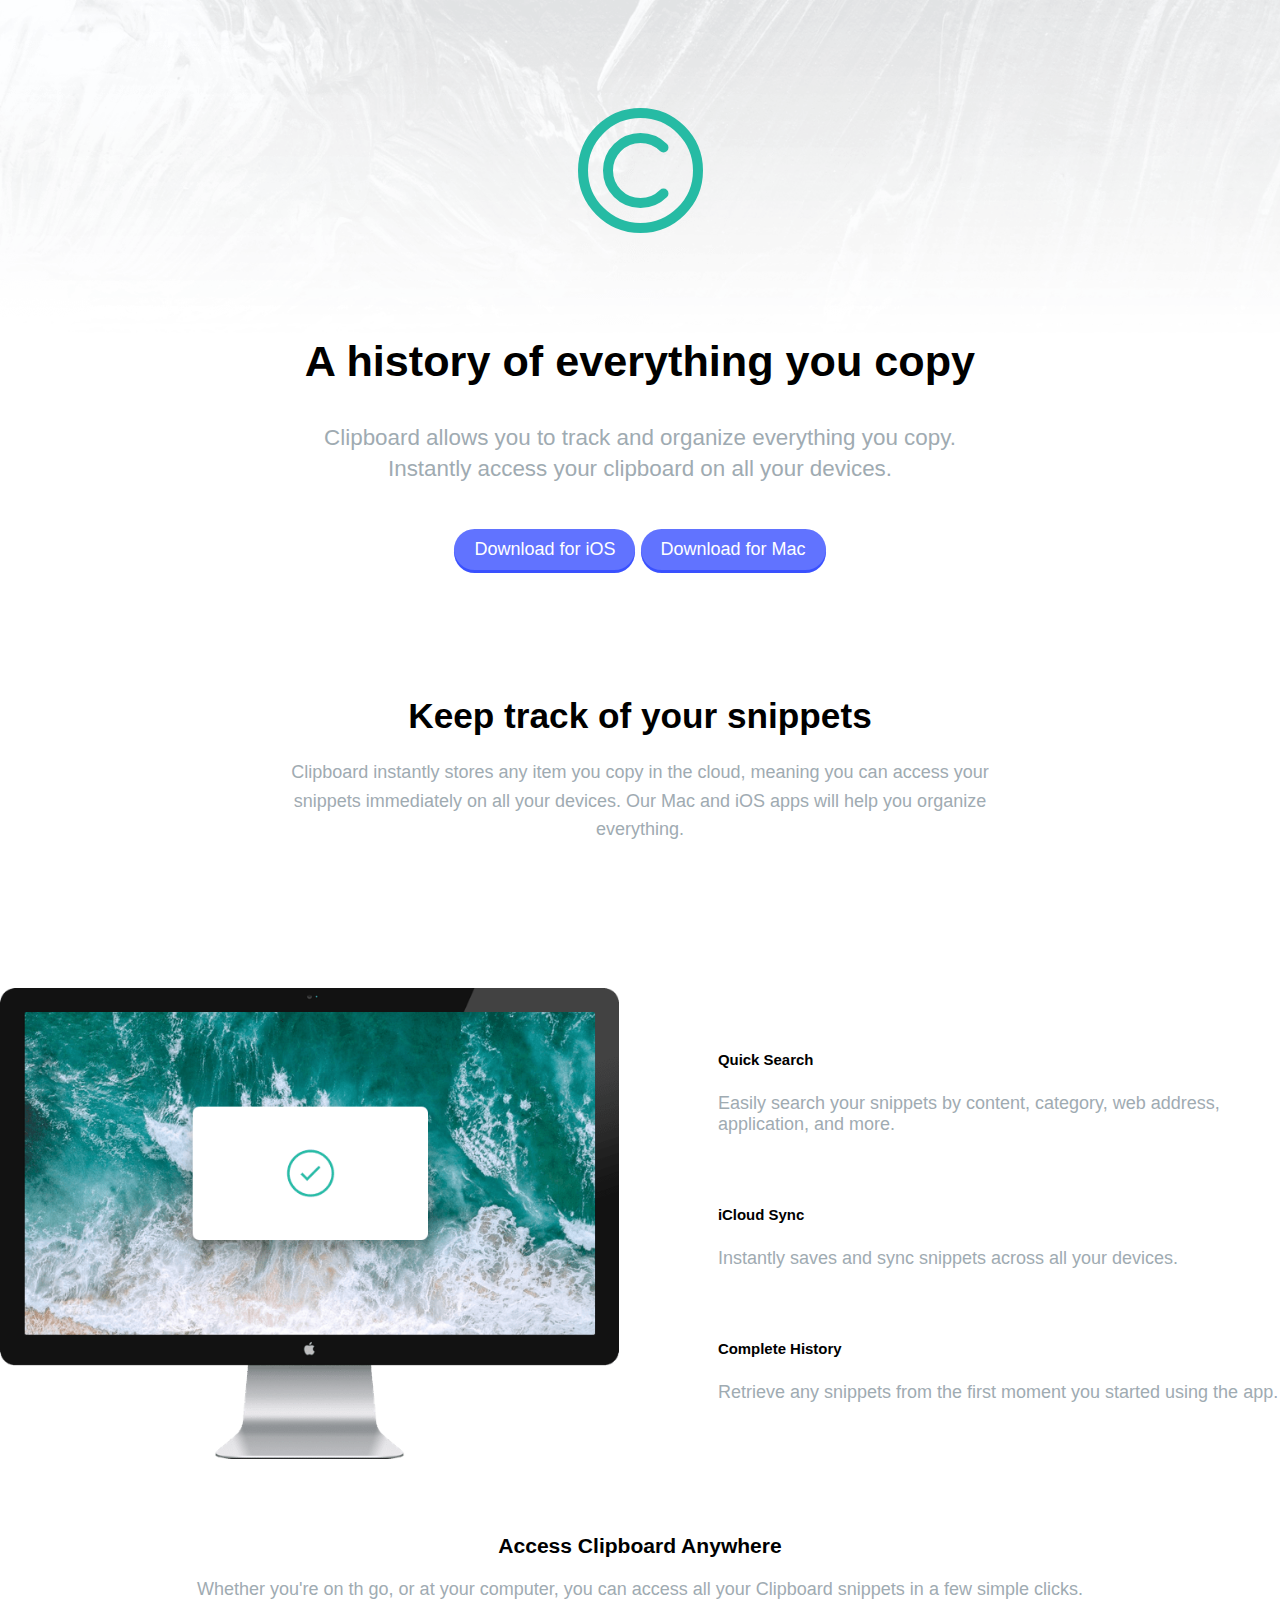
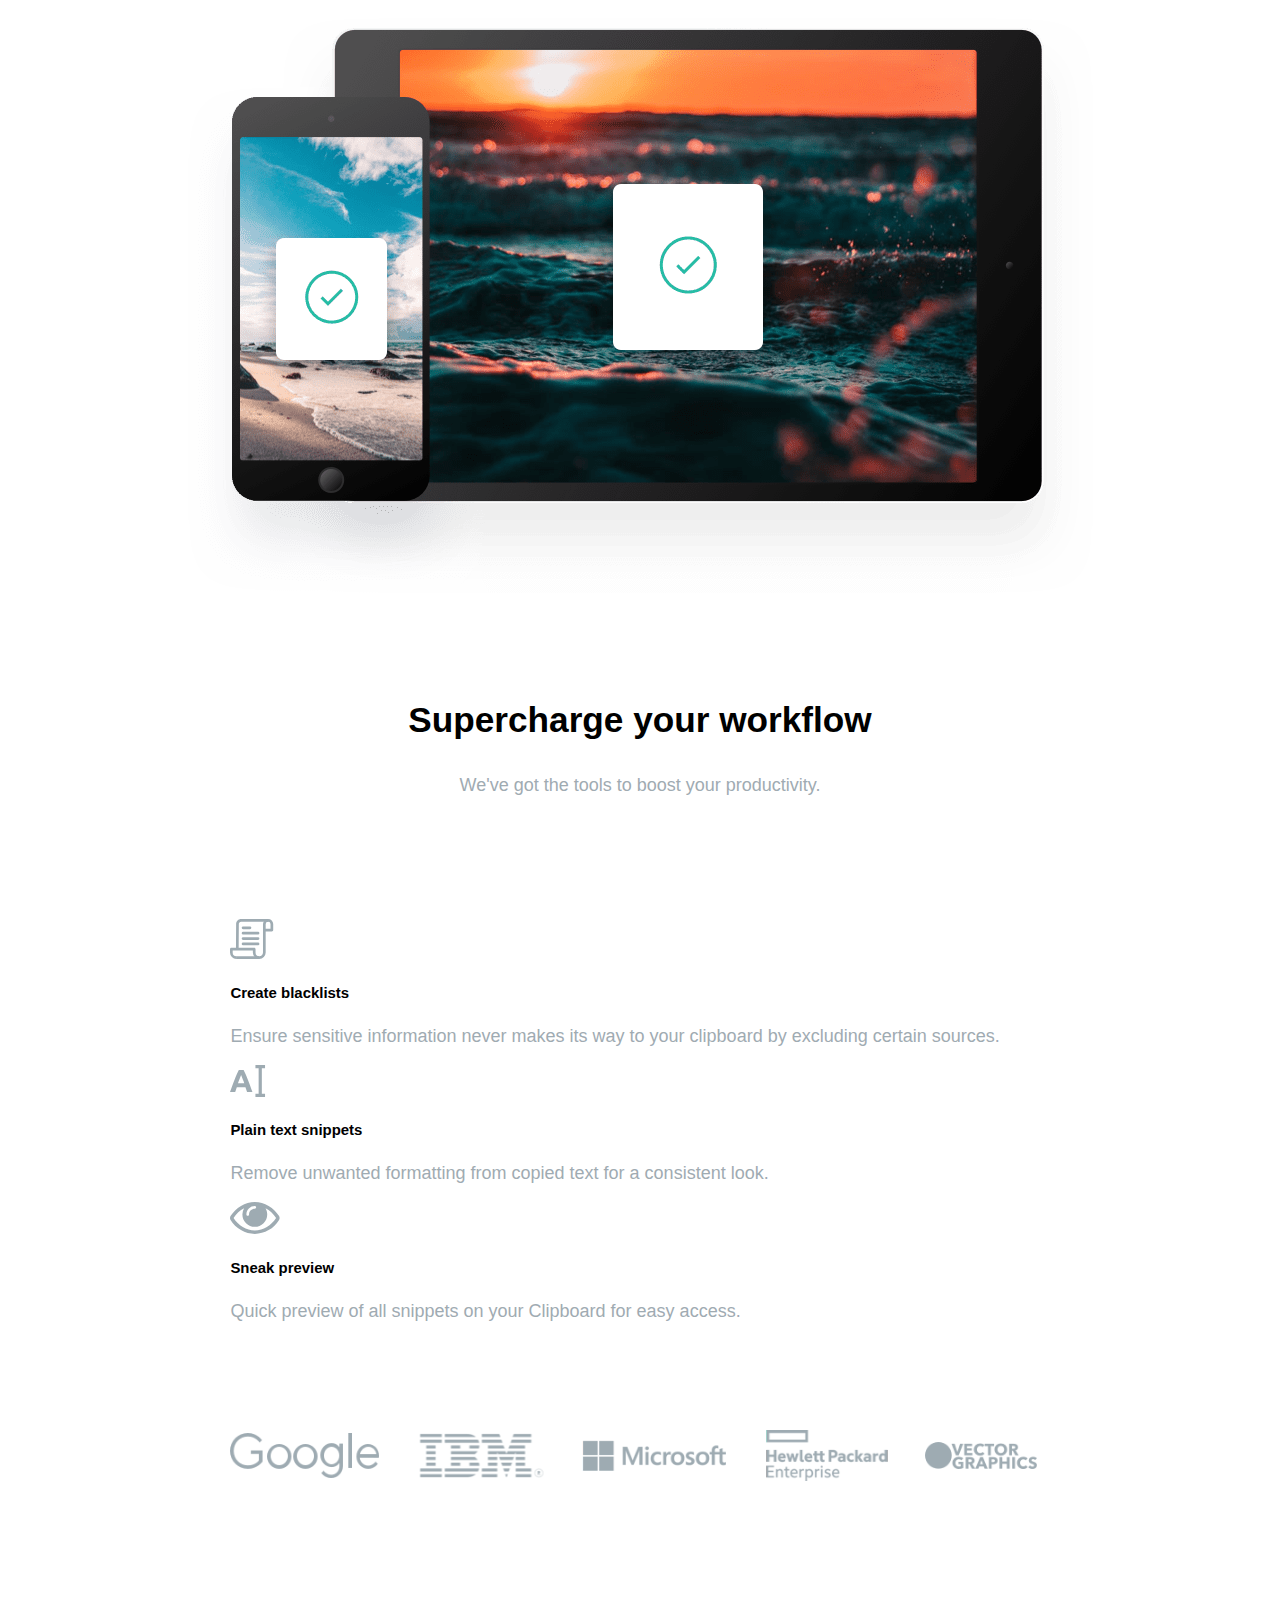
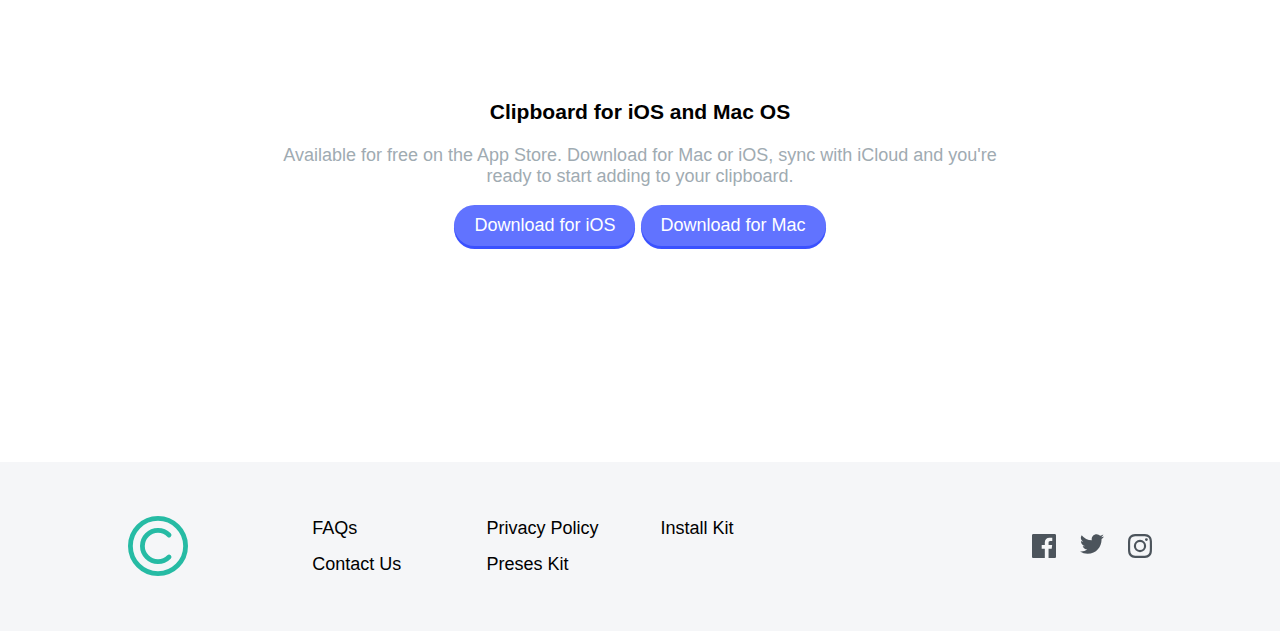
==== Landing Page/index.html @ e0f00019 "clipboard boarding page" ====
<link rel="stylesheet" href="style.css">
<link rel="stylesheet" href="(https://fonts.google.com/specimen/Bai+Jamjuree)">
<head>
    <title>Landing Page</title>
</head>
<body>
    <header>
      <div class="container">
      <img src="images/logo.svg" alt="Clipboard landing page">
      </div>
    </header>
    <main>
      <section class="showcase">
        <div class="small-container">
          <div class="bottom">
            <h2>A history of everything you copy</h2>
            <p>Clipboard allows you to track and organize everything you 
              copy. Instantly access your clipboard on all your devices.</p>
              <div class="download">
                <a href="" class="download_btn one">Download for iOS</a>
                <a href="" class="download_btn two">Download for Mac</a>
              </div>
          </div>
        </div>
      </section>
 
      <section class="keep-track">
        <h3 class="small-container">Keep track of your snippets</h3>
        <p class="small-container">Clipboard instantly stores any item you copy in the cloud, 
          meaning you can access your snippets immediately on all your 
          devices. Our Mac and iOS apps will help you organize everything.</p>
      </section>
 
    <div class="computer">
        <div class="computer-left">
            <img src="images/image-computer.png" alt="">
        </div>
    
    <section class="computer">

    
    <div class="computer-right">
        <div class="right-contain">
            <div class="right-text">
                <h5>Quick Search</h5>
                <p>Easily search your snippets by content, category, web address, application, and more.</p>
            </div>
            
            <div class="right-text">
                <h5>iCloud Sync </h5>
                <p>Instantly saves and sync snippets across all your devices. </p>
            </div>
            
            <div class="right-text">
                <h5>Complete History</h5>
                <p>Retrieve any snippets from the first moment you started using the app.</p>
                </div>
        </div>
        </div>
    </div>
    </section>

<section class="access">
        <div class="keep">
            <h3>Access Clipboard Anywhere</h3>
            <p>Whether you're on th go, or at your computer, you can access all your Clipboard snippets in a few simple clicks.</p>
        </div>
        <img src="images/image-devices.png" alt="">
</section>

<section class="tools">
  <h3>Supercharge your workflow</h3>
  <p>We've got the tools to boost your productivity.</p>
</section>



    <div class="container">
      <div class="container">
        <div class="tool">
          <img src="images/icon-blacklist.svg" alt="Blacklist icon">
          <h5>Create blacklists</h5>
          <p>Ensure sensitive information never makes its way to your clipboard by excluding certain sources.</p>
        </div>
        <div class="tool">
          <img src="images/icon-text.svg" alt="">
          <h5>Plain text snippets</h5>
          <p>Remove unwanted formatting from copied text for a consistent look.</p>
        </div>
        <div class="tool">
          <img src="images/icon-preview.svg" alt="">
          <h5>Sneak preview</h5>
          <p>Quick preview of all snippets on your Clipboard for easy access.</p>
        </div>
    </div>


    <section class="labels">
        
        <div class="label">
            <img src="images/logo-google.png" alt="">
        </div>

        <div class="label">
            <img src="images/logo-ibm.png" alt="">
        </div>

        <div class="label">
            <img src="images/logo-microsoft.png" alt="">
        </div>

        <div class="label">
            <img src="images/logo-hp.png" alt="">
        </div>

        <div class="label">
            <img src="images/logo-vector-graphics.png" alt="">
        </div>
    </section>

    <section class="install">
        <div class="small-container">
            <div class="inst">
                <h3>Clipboard for iOS and Mac OS</h3>
                <p>Available for free on the App Store. Download for Mac or iOS, sync with iCloud and you're ready to start adding to your clipboard.</p>
            </div>
            <div class="download">
              <a href="" class="download_btn one">Download for iOS</a>
              <a href="" class="download_btn two">Download for Mac</a>
            </div>
        </div>
    </section>
</main>
<footer>
  <div class="container">
    <div class="footer-logo">
      <img src="images/logo.svg" alt="Logo">
    </div>
    <div class="footer-menu">
      <div class="f-menu">
        <a href="#">FAQs</a>
        <a href="#">Contact Us</a>
      </div>
      <div class="f-menu">
        <a href="#">Privacy Policy</a>
        <a href="#">Preses Kit</a>
      </div>
      <div class="f-menu">
        <a href="#">Install Kit</a>
      </div>
    </div>
    <div class="social-icons">
      <a href="https://instagram.com"><img src="images/icon-instagram.svg" alt=""></a>
      <a href="https://twitter.com/"><img src="images/icon-twitter.svg" alt=""></a>
      <a href="https://tr-tr.facebook.com/"><img src="images/icon-facebook.svg" alt="https://facebook.com/"></a>
    </div>
  </div>
</footer>
</body>
</html>
---- Landing Page/style.css ----
body{
    font-size: 18px;
    max-width: 1460px;
    margin:auto;
    font-family: "Bai Jamjuree", sans-serif;
    color: #9FABB2;
}
h1,h2,h3,h4,h5,h6{
    color:#000000;
}
header{
    background-image: url(images/header-desktop.png);
    background-size: cover;
    background-position: center center;
    text-align: center;
    padding: 6em 0;
}
.container{
    max-width: 80%;
    margin: auto;
}
.small-container{
    text-align: center;
    max-width: 700px;
    margin: auto;
}
main .showcase{
    text-align: center;
    margin-top: -40px;
    padding-bottom: 4em;
}
.bottom h2{
    font-size: 2.7rem;
    font-weight: 600;
}
.bottom p{
    font-size: 1.4rem;
    margin: 1em auto 2em;
    line-height: 1.4em;
}
.download_btn{
    display: inline-block;
    color: #fff;
    padding: 10px 20px;
    text-decoration: none;
    border-radius: 50px;
}
.one{
    background-color: hsl(233, 100%, 69%);
    box-shadow:0px 3px hsla(233, 100%, 50%, 0.771);
}
.two{
    background-color: hsl(233, 100%, 69%);
    box-shadow: 0px 3px hsla(233, 100%, 50%, 0.771);

}
.keep-track{
    padding: 3em 0;
}
.keep-track>h3{
    font-size: 2.2rem;
}
.keep-track>p{
    margin: 1.2em auto 5em;
    line-height: 1.6em;
}

.computer-left img{
    width: 100%;
}
.computer-right{
    display: flex;
    justify-content: center;
    align-items: center;
} 
.computer {
    display: flex;
    
}
.computer-left {
    width: 50%;
}

.right-contain {
    margin-left: 15%;
    height: 90%;
    width: 150%;
    display: flex;
    flex-direction: column;
    justify-content: space-around;
}

.right h5 {
    font-size: 1.5rem;
}

.right p {
    line-height: 1.8em;
    margin-top: .5em;
}

.access {
text-align: center;
padding: 3em 0;
}


.tools{
    text-align: center;
    padding: 1em 0 3em;
}
.tools h3{
    font-size: 2.2rem;
}
.tools>p{
    margin: 1.2em auto 3.8em;
}
.tools .container{
    display: flex;
    justify-content: space-between;
}

.labels{
    width: 80%;
    margin: auto;
    display: flex;
    justify-content: space-between;
    align-items: center;
    padding: 5em 0;
}
.labels .label img{
    width: 90%;
    margin: auto;
}


.install .small-container{
    padding: 3em 0 9em;
    max-width : 750px;
}
.install {
    padding: 3em 0;
    text-align: center;
}
.install>h3 {
    font-size: 2rem;
}
.install.p {
    line-height: 1.6em;
}

footer{
    background-color: #F5F6F8;
    padding: 2.7em 0;
}
footer .container{
    display: flex;
    align-items: center;
}
.footer-logo{
    flex: 0 0 18%;
}
.social-icons{
    flex : 0 0 14%;
}
.footer-logo img{
    width: 60px;
}
.footer-menu{
    flex:1;
    display: flex;
}
.f-menu{
    width: 25%;
}
.f-menu a{
    display: block;
    line-height: 2em;
    text-decoration: none;
    color: #000;
}

.social-icons a{
    display: block;
    float: right;
    width:33.33%;
    text-align: right;
}
.social-icons i:hover{
    color: hsl(171, 66%, 44%);
}
.f-menu a:hover{
    color:hsl(171, 66%, 44%);
}
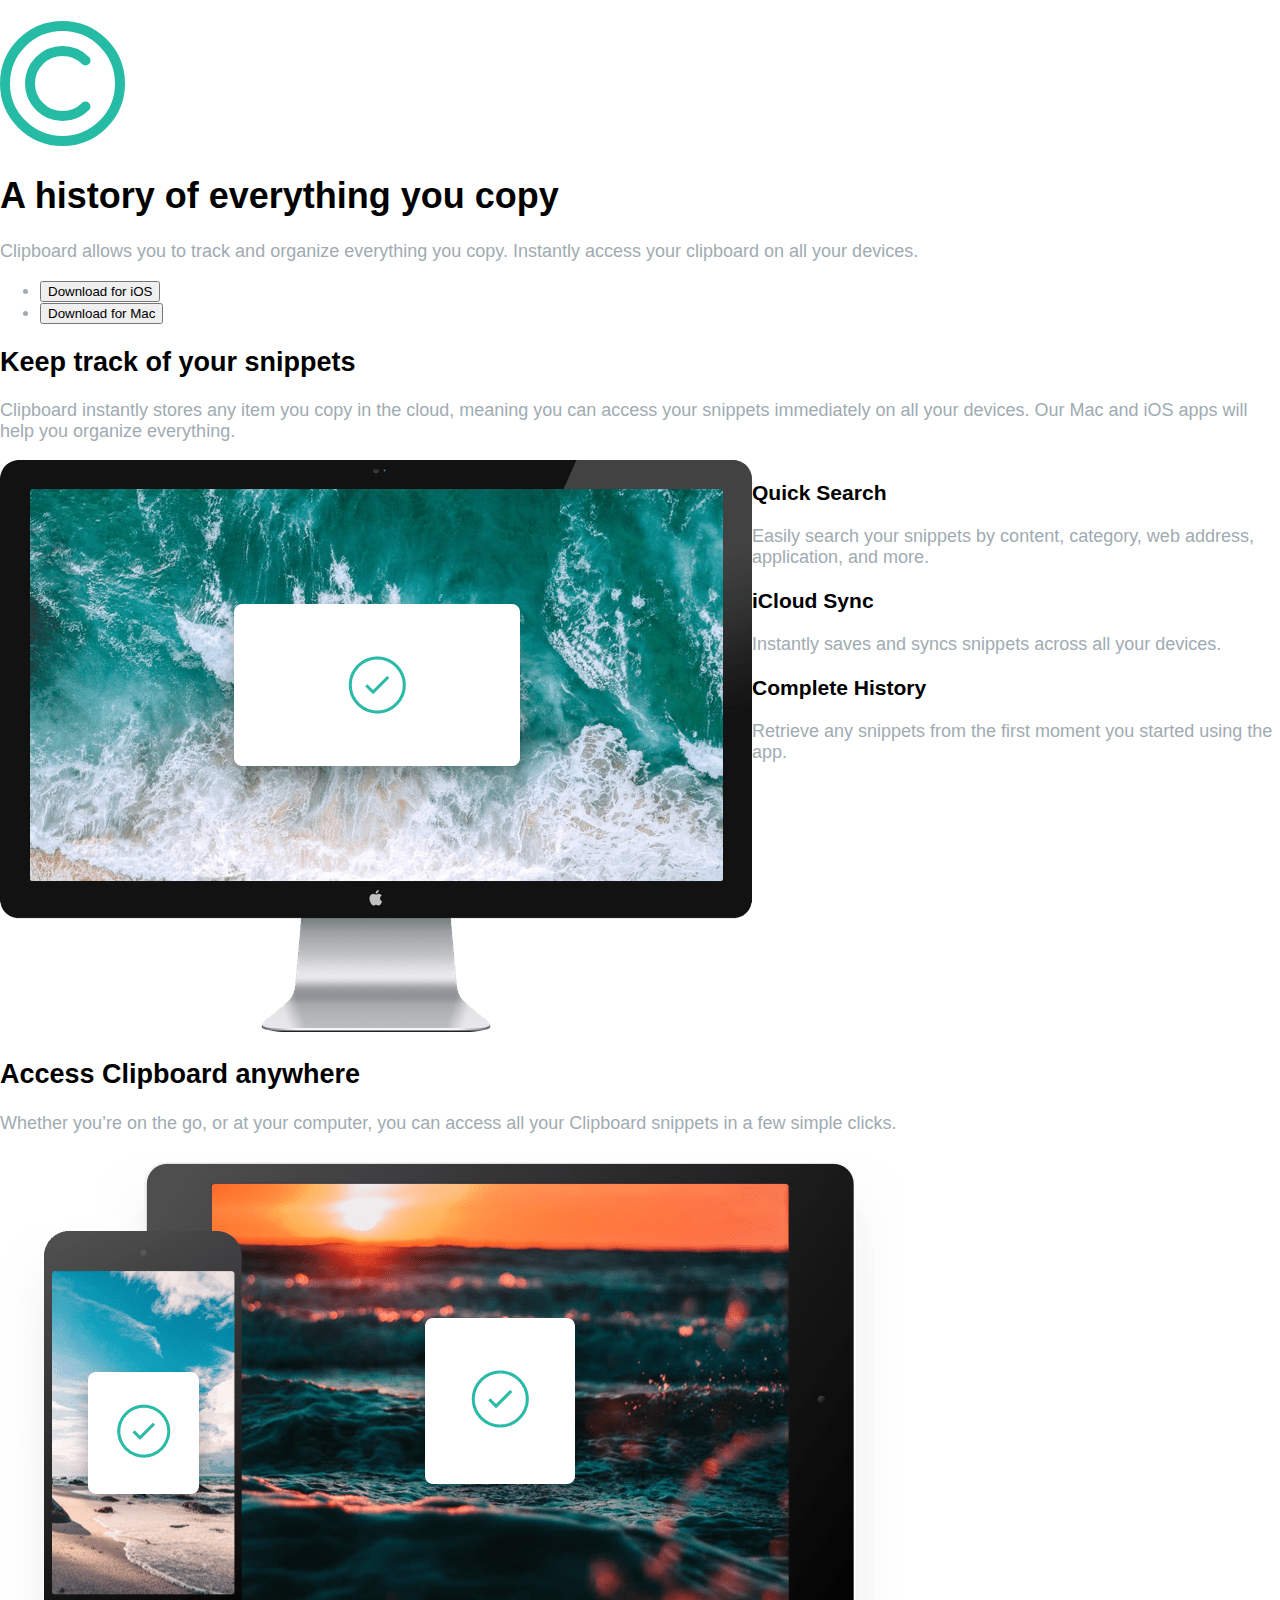
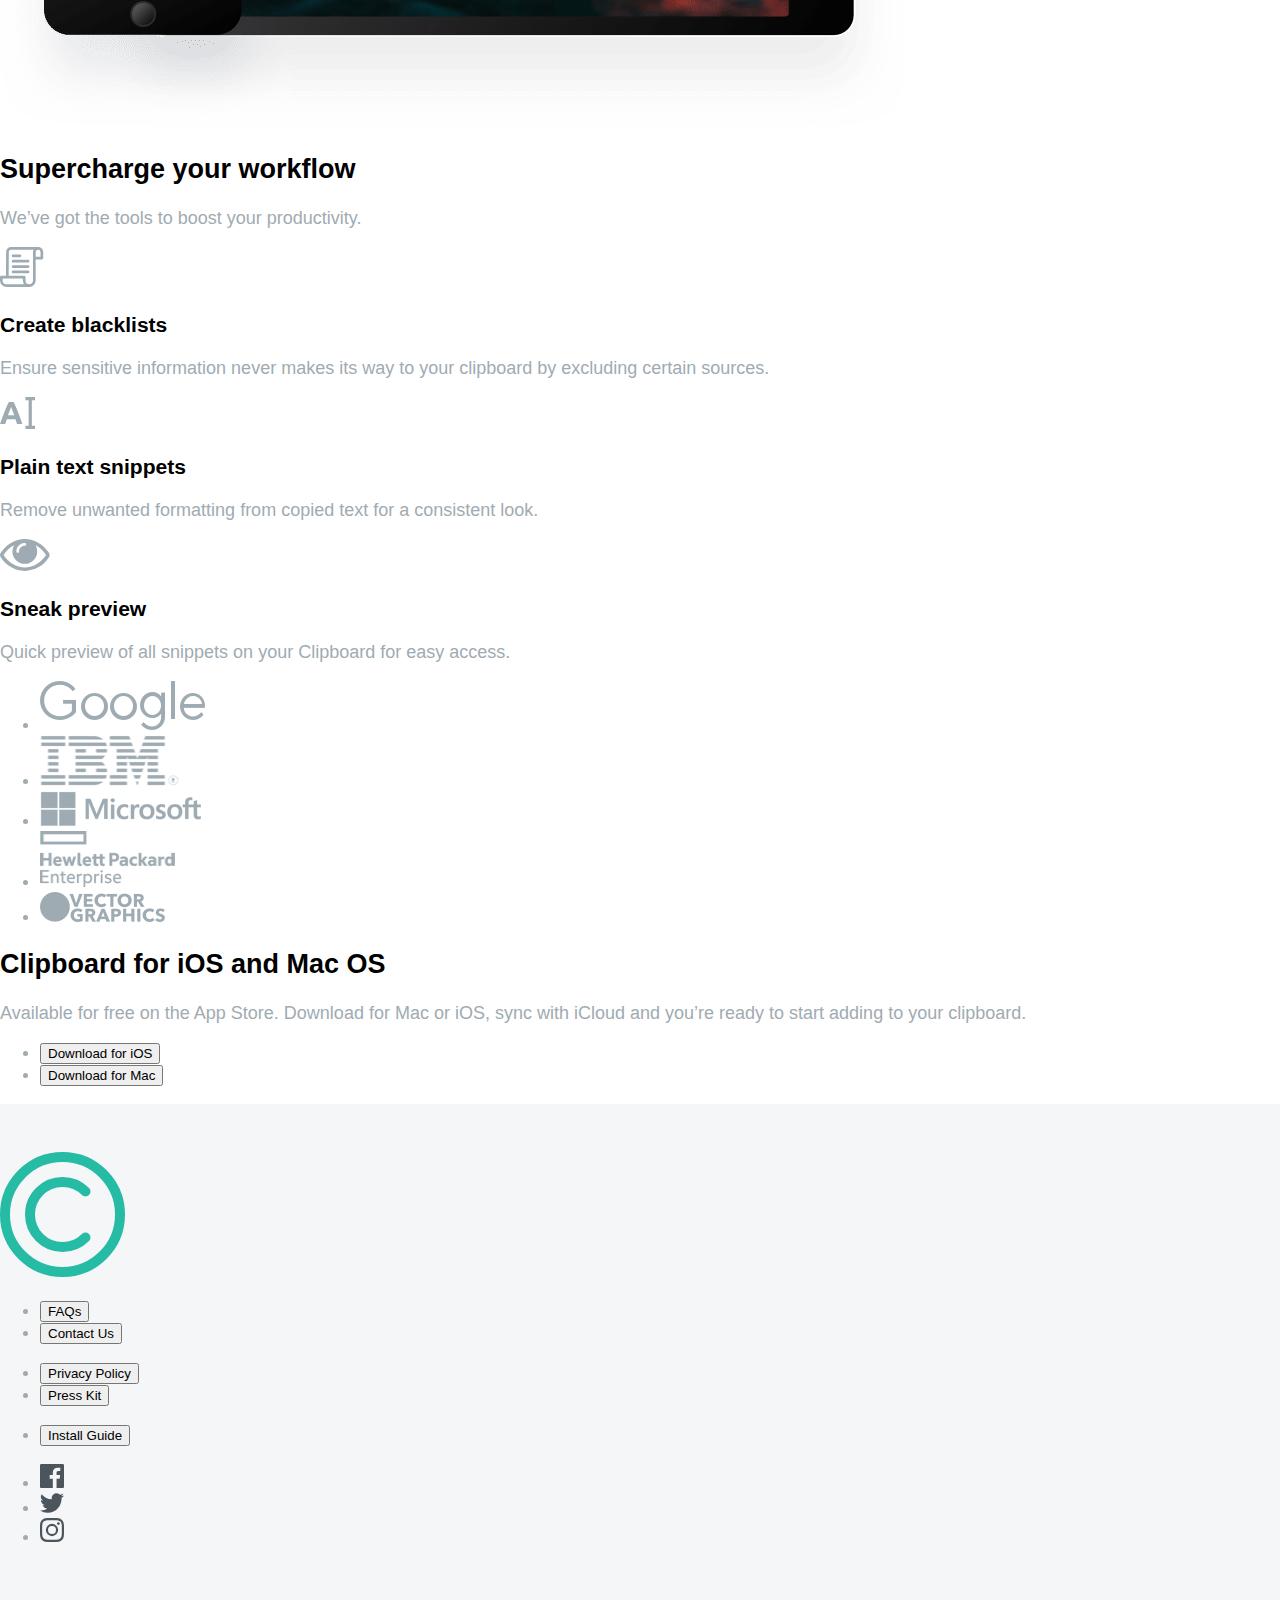
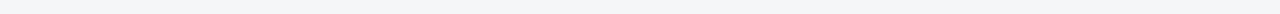
==== commit a045718a: "index.html" ====
--- a/Landing Page/index.html
+++ b/Landing Page/index.html
@@ -1,160 +1,184 @@
-<link rel="stylesheet" href="style.css">
-<link rel="stylesheet" href="(https://fonts.google.com/specimen/Bai+Jamjuree)">
-<head>
-    <title>Landing Page</title>
-</head>
-<body>
-    <header>
-      <div class="container">
-      <img src="images/logo.svg" alt="Clipboard landing page">
-      </div>
-    </header>
-    <main>
-      <section class="showcase">
-        <div class="small-container">
-          <div class="bottom">
-            <h2>A history of everything you copy</h2>
-            <p>Clipboard allows you to track and organize everything you 
-              copy. Instantly access your clipboard on all your devices.</p>
-              <div class="download">
-                <a href="" class="download_btn one">Download for iOS</a>
-                <a href="" class="download_btn two">Download for Mac</a>
-              </div>
-          </div>
-        </div>
-      </section>
- 
-      <section class="keep-track">
-        <h3 class="small-container">Keep track of your snippets</h3>
-        <p class="small-container">Clipboard instantly stores any item you copy in the cloud, 
-          meaning you can access your snippets immediately on all your 
-          devices. Our Mac and iOS apps will help you organize everything.</p>
-      </section>
- 
-    <div class="computer">
-        <div class="computer-left">
-            <img src="images/image-computer.png" alt="">
-        </div>
-    
-    <section class="computer">
+<!DOCTYPE html>
+<html lang="en">
+  <head>
+    <meta charset="UTF-8" />
+    <meta name="viewport" content="width=device-width, initial-scale=1.0" />
 
-    
-    <div class="computer-right">
-        <div class="right-contain">
-            <div class="right-text">
-                <h5>Quick Search</h5>
-                <p>Easily search your snippets by content, category, web address, application, and more.</p>
-            </div>
-            
-            <div class="right-text">
-                <h5>iCloud Sync </h5>
-                <p>Instantly saves and sync snippets across all your devices. </p>
-            </div>
-            
-            <div class="right-text">
-                <h5>Complete History</h5>
-                <p>Retrieve any snippets from the first moment you started using the app.</p>
-                </div>
-        </div>
-        </div>
+
+    <link
+      rel="icon"
+      type="image/png"
+      sizes="32x32"
+      href="./images/favicon-32x32.png"
+    />
+    <link rel="stylesheet" href="style.css" />
+   <title>Clipboard Landing Page</title>
+  </head>
+  <body>
+    <div class="picture">
+      <picture>
+        <source
+          media="(min-width: 768px)"
+          srcset="./images/bg-header-desktop.png"
+        />
+        <img src="./images/bg-header-mobile.png" alt="" />
+      </picture>
     </div>
+
+    <section class="show">
+      <article>
+        <img src="./images/logo.svg" alt="" />
+      </article>
+
+      <article>
+        <h1>A history of everything you copy</h1>
+        <p>
+          Clipboard allows you to track and organize everything you copy.
+          Instantly access your clipboard on all your devices.
+        </p>
+        <ul>
+          <li><button class="btn-green">Download for iOS</button></li>
+          <li><button class="btn-blue">Download for Mac</button></li>
+        </ul>
+      </article>
     </section>
 
-<section class="access">
-        <div class="keep">
-            <h3>Access Clipboard Anywhere</h3>
-            <p>Whether you're on th go, or at your computer, you can access all your Clipboard snippets in a few simple clicks.</p>
-        </div>
-        <img src="images/image-devices.png" alt="">
-</section>
+    <section class="container-two">
+      <article>
+        <h2>Keep track of your snippets</h2>
+        <p>
+          Clipboard instantly stores any item you copy in the cloud, meaning you
+          can access your snippets immediately on all your devices. Our Mac and
+          iOS apps will help you organize everything.
+        </p>
+      </article>
 
-<section class="tools">
-  <h3>Supercharge your workflow</h3>
-  <p>We've got the tools to boost your productivity.</p>
-</section>
+      <div class="computer">
+        <article>
+          <img src="./images/image-computer.png" alt="" />
+        </article>
 
+        <article>
+          <div>
+            <h3>Quick Search</h3>
+            <p>
+              Easily search your snippets by content, category, web address,
+              application, and more.
+            </p>
+          </div>
 
+          <div>
+            <h3>iCloud Sync</h3>
+            <p>Instantly saves and syncs snippets across all your devices.</p>
+          </div>
 
-    <div class="container">
-      <div class="container">
-        <div class="tool">
-          <img src="images/icon-blacklist.svg" alt="Blacklist icon">
-          <h5>Create blacklists</h5>
-          <p>Ensure sensitive information never makes its way to your clipboard by excluding certain sources.</p>
-        </div>
-        <div class="tool">
-          <img src="images/icon-text.svg" alt="">
-          <h5>Plain text snippets</h5>
-          <p>Remove unwanted formatting from copied text for a consistent look.</p>
-        </div>
-        <div class="tool">
-          <img src="images/icon-preview.svg" alt="">
-          <h5>Sneak preview</h5>
-          <p>Quick preview of all snippets on your Clipboard for easy access.</p>
-        </div>
-    </div>
-
-
-    <section class="labels">
-        
-        <div class="label">
-            <img src="images/logo-google.png" alt="">
-        </div>
-
-        <div class="label">
-            <img src="images/logo-ibm.png" alt="">
-        </div>
-
-        <div class="label">
-            <img src="images/logo-microsoft.png" alt="">
-        </div>
-
-        <div class="label">
-            <img src="images/logo-hp.png" alt="">
-        </div>
-
-        <div class="label">
-            <img src="images/logo-vector-graphics.png" alt="">
-        </div>
+          <div>
+            <h3>Complete History</h3>
+            <p>
+              Retrieve any snippets from the first moment you started using the
+              app.
+            </p>
+          </div>
+        </article>
+      </div>
     </section>
 
-    <section class="install">
-        <div class="small-container">
-            <div class="inst">
-                <h3>Clipboard for iOS and Mac OS</h3>
-                <p>Available for free on the App Store. Download for Mac or iOS, sync with iCloud and you're ready to start adding to your clipboard.</p>
-            </div>
-            <div class="download">
-              <a href="" class="download_btn one">Download for iOS</a>
-              <a href="" class="download_btn two">Download for Mac</a>
-            </div>
-        </div>
+    <section class="container-three">
+      <article>
+        <h2>Access Clipboard anywhere</h2>
+        <p>
+          Whether you’re on the go, or at your computer, you can access all your
+          Clipboard snippets in a few simple clicks.
+        </p>
+
+        <img src="./images/image-devices.png" alt="" />
+      </article>
     </section>
-</main>
-<footer>
-  <div class="container">
-    <div class="footer-logo">
-      <img src="images/logo.svg" alt="Logo">
+
+    <section class="container-four">
+      <article>
+        <h2>Supercharge your workflow</h2>
+        <p>We’ve got the tools to boost your productivity.</p>
+      </article>
+
+      <div class="cards">
+        <article>
+          <img src="./images/icon-blacklist.svg" alt="" />
+          <h3>Create blacklists</h3>
+          <p>
+            Ensure sensitive information never makes its way to your clipboard
+            by excluding certain sources.
+          </p>
+        </article>
+
+        <article>
+          <img src="./images/icon-text.svg" alt="" />
+          <h3>Plain text snippets</h3>
+          <p>
+            Remove unwanted formatting from copied text for a consistent look.
+          </p>
+        </article>
+
+        <article>
+          <img src="./images/icon-preview.svg" alt="" />
+          <h3>Sneak preview</h3>
+          <p>
+            Quick preview of all snippets on your Clipboard for easy access.
+          </p>
+        </article>
+      </div>
+    </section>
+
+    <section class="container-five">
+      <ul>
+        <li><img src="./images/logo-google.png" alt="" /></li>
+        <li><img src="./images/logo-ibm.png" alt="" /></li>
+        <li><img src="./images/logo-microsoft.png" alt="" /></li>
+        <li><img src="./images/logo-hp.png" alt="" /></li>
+        <li><img src="./images/logo-vector-graphics.png" alt="" /></li>
+      </ul>
+    </section>
+
+    <section class="container-six">
+      <h2>Clipboard for iOS and Mac OS</h2>
+
+      <p>
+        Available for free on the App Store. Download for Mac or iOS, sync with
+        iCloud and you’re ready to start adding to your clipboard.
+      </p>
+
+      <ul>
+        <li><button class="btn-green">Download for iOS</button></li>
+        <li><button class="btn-blue">Download for Mac</button></li>
+      </ul>
+    </section>
+
+    <div class="footer-container">
+      <footer>
+        <article>
+          <img src="./images/logo.svg" alt="" />
+        </article>
+  
+        <ul>
+          <li><button>FAQs</button></li>
+          <li><button>Contact Us</button></li>
+        </ul>
+  
+        <ul>
+          <li><button>Privacy Policy</button></li>
+          <li><button>Press Kit</button></li>
+        </ul>
+  
+        <ul>
+          <li><button>Install Guide</button></li>
+        </ul>
+  
+        <ul class="social-media">
+          <li><img src="./images/icon-facebook.svg" alt="" /></li>
+          <li><img src="./images/icon-twitter.svg" alt="" /></li>
+          <li><img src="./images/icon-instagram.svg" alt="" /></li>
+        </ul>
+      </footer>
     </div>
-    <div class="footer-menu">
-      <div class="f-menu">
-        <a href="#">FAQs</a>
-        <a href="#">Contact Us</a>
-      </div>
-      <div class="f-menu">
-        <a href="#">Privacy Policy</a>
-        <a href="#">Preses Kit</a>
-      </div>
-      <div class="f-menu">
-        <a href="#">Install Kit</a>
-      </div>
-    </div>
-    <div class="social-icons">
-      <a href="https://instagram.com"><img src="images/icon-instagram.svg" alt=""></a>
-      <a href="https://twitter.com/"><img src="images/icon-twitter.svg" alt=""></a>
-      <a href="https://tr-tr.facebook.com/"><img src="images/icon-facebook.svg" alt="https://facebook.com/"></a>
-    </div>
-  </div>
-</footer>
-</body>
-</html>+  </body>
+</html>
